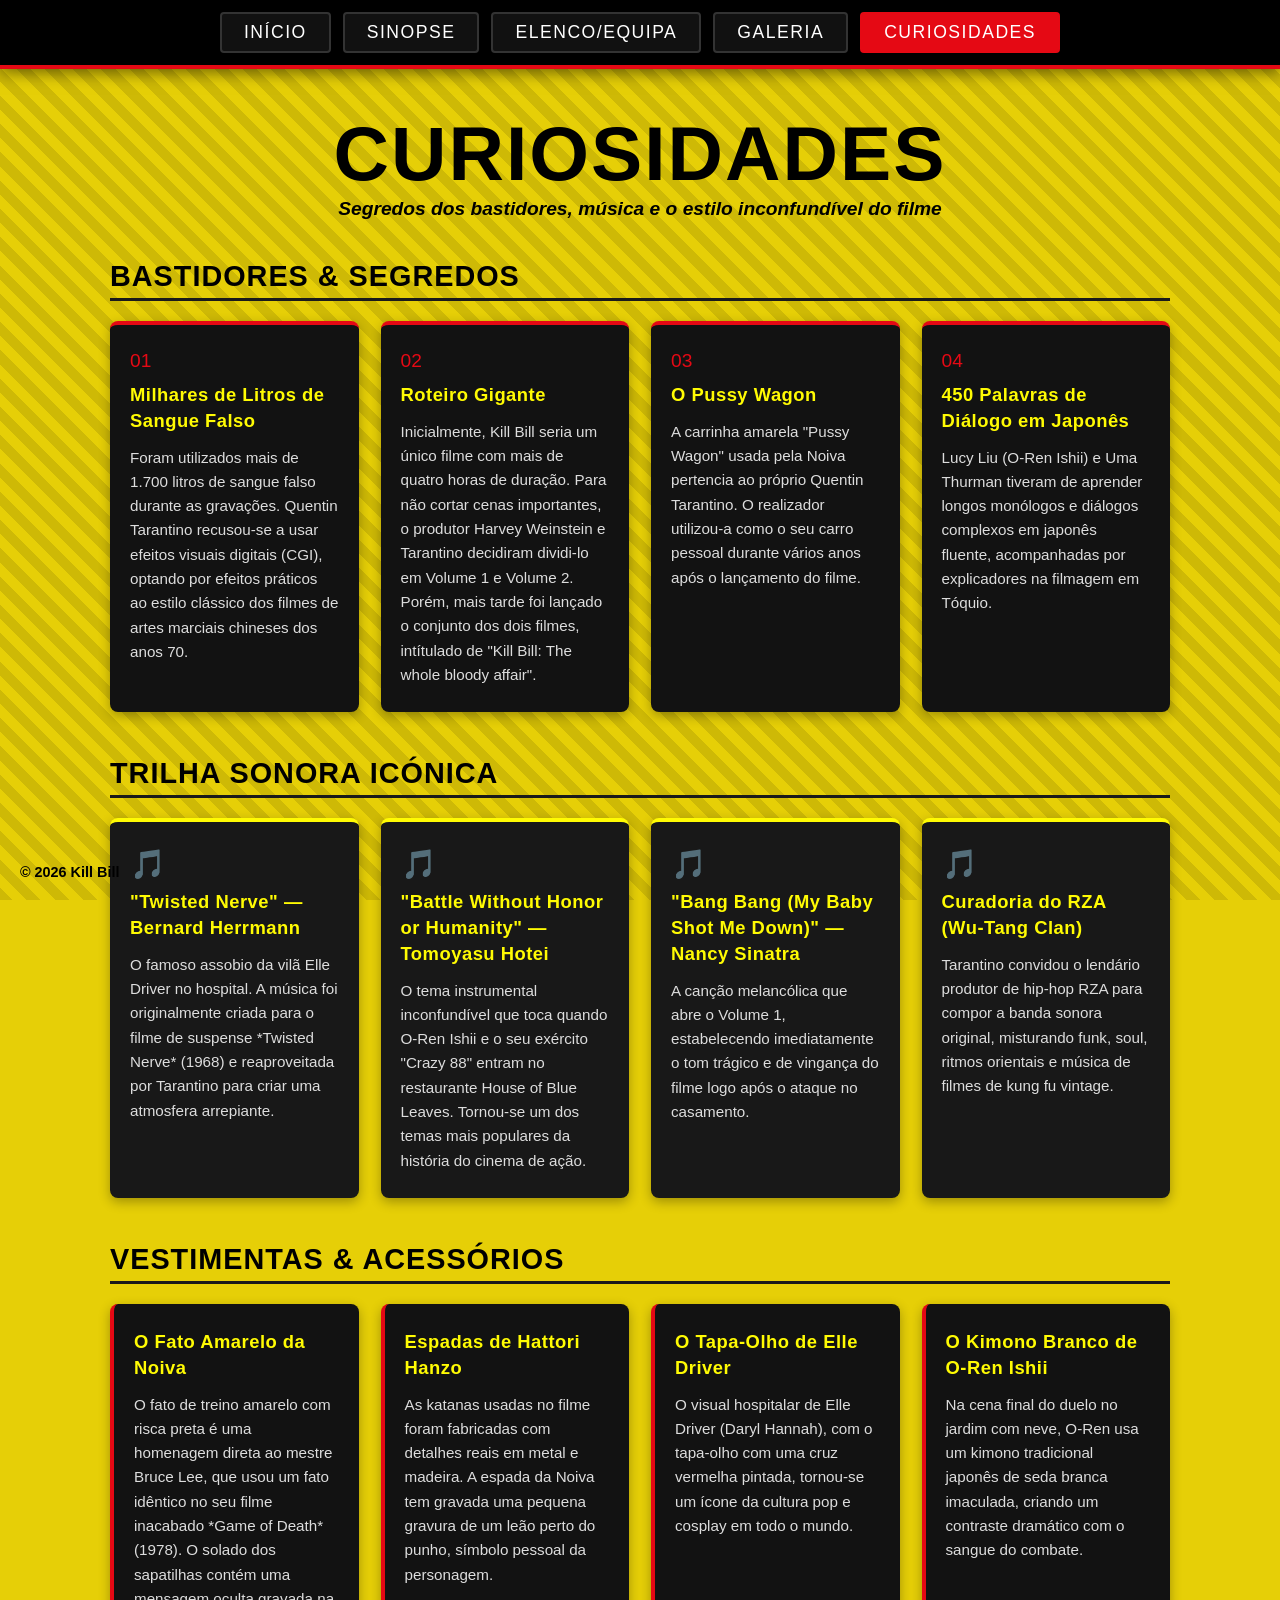
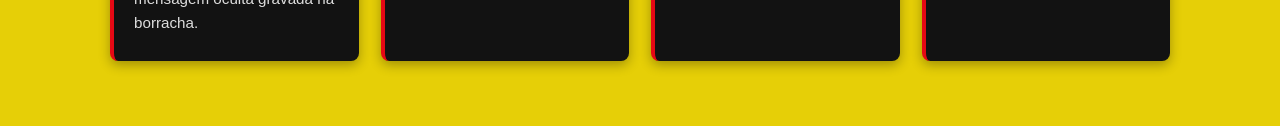
==== curiosidades.html @ 7966b2ba "atua" ====
<!DOCTYPE html>
<html lang="pt">
<head>
    <meta charset="UTF-8">
    <meta name="viewport" content="width=device-width, initial-scale=1.0">
    <title>Curiosidades - Kill Bill</title>
    <link rel="stylesheet" href="frontpage.css">
</head>
<body>

   
    <header>
        <nav>
            <ul class="nav-links">
                <li><a href="frontpage.html">Início</a></li>
                <li><a href="sinopse.html">Sinopse</a></li>
                <li><a href="equipa.html">Elenco/Equipa</a></li>
                <li><a href="galeria.html">Galeria</a></li>
                <li><a href="curiosidades.html" class="active">Curiosidades</a></li>
            </ul>
        </nav>
    </header>

    <main class="main-curiosidades">
        <h1 class="titulo-pagina">CURIOSIDADES</h1>
        <p class="tagline">Segredos dos bastidores, música e o estilo inconfundível do filme</p>

     
        <h2 class="subtitulo-seccao">BASTIDORES & SEGREDOS</h2>
        
        <div class="grelha-curiosidades">
            <div class="cartao-curiosidade">
                <div class="badge-curiosidade">01</div>
                <h3>Milhares de Litros de Sangue Falso</h3>
                <p>Foram utilizados mais de 1.700 litros de sangue falso durante as gravações. Quentin Tarantino recusou-se a usar efeitos visuais digitais (CGI), optando por efeitos práticos ao estilo clássico dos filmes de artes marciais chineses dos anos 70.</p>
            </div>

            <div class="cartao-curiosidade">
                <div class="badge-curiosidade">02</div>
                <h3>Roteiro Gigante</h3>
                <p>Inicialmente, Kill Bill seria um único filme com mais de quatro horas de duração. Para não cortar cenas importantes, o produtor Harvey Weinstein e Tarantino decidiram dividi-lo em Volume 1 e Volume 2. Porém, mais tarde foi lançado o conjunto dos dois filmes, intítulado de "Kill Bill: The whole bloody affair".</p>
            </div>

            <div class="cartao-curiosidade">
                <div class="badge-curiosidade">03</div>
                <h3>O Pussy Wagon</h3>
                <p>A carrinha amarela "Pussy Wagon" usada pela Noiva pertencia ao próprio Quentin Tarantino. O realizador utilizou-a como o seu carro pessoal durante vários anos após o lançamento do filme.</p>
            </div>

            <div class="cartao-curiosidade">
                <div class="badge-curiosidade">04</div>
                <h3>450 Palavras de Diálogo em Japonês</h3>
                <p>Lucy Liu (O-Ren Ishii) e Uma Thurman tiveram de aprender longos monólogos e diálogos complexos em japonês fluente, acompanhadas por explicadores na filmagem em Tóquio.</p>
            </div>
        </div>

        <h2 class="subtitulo-seccao">TRILHA SONORA ICÓNICA</h2>

        <div class="grelha-curiosidades">
            <div class="cartao-curiosidade musica">
                <span class="icone-musica">🎵</span>
                <h3>"Twisted Nerve" — Bernard Herrmann</h3>
                <p>O famoso assobio da vilã Elle Driver no hospital. A música foi originalmente criada para o filme de suspense *Twisted Nerve* (1968) e reaproveitada por Tarantino para criar uma atmosfera arrepiante.</p>
            </div>

            <div class="cartao-curiosidade musica">
                <span class="icone-musica">🎵</span>
                <h3>"Battle Without Honor or Humanity" — Tomoyasu Hotei</h3>
                <p>O tema instrumental inconfundível que toca quando O-Ren Ishii e o seu exército "Crazy 88" entram no restaurante House of Blue Leaves. Tornou-se um dos temas mais populares da história do cinema de ação.</p>
            </div>

            <div class="cartao-curiosidade musica">
                <span class="icone-musica">🎵</span>
                <h3>"Bang Bang (My Baby Shot Me Down)" — Nancy Sinatra</h3>
                <p>A canção melancólica que abre o Volume 1, estabelecendo imediatamente o tom trágico e de vingança do filme logo após o ataque no casamento.</p>
            </div>

            <div class="cartao-curiosidade musica">
                <span class="icone-musica">🎵</span>
                <h3>Curadoria do RZA (Wu-Tang Clan)</h3>
                <p>Tarantino convidou o lendário produtor de hip-hop RZA para compor a banda sonora original, misturando funk, soul, ritmos orientais e música de filmes de kung fu vintage.</p>
            </div>
        </div>

    
        <h2 class="subtitulo-seccao">VESTIMENTAS & ACESSÓRIOS</h2>

        <div class="grelha-curiosidades">
            <div class="cartao-curiosidade estilo">
                <h3>O Fato Amarelo da Noiva</h3>
                <p>O fato de treino amarelo com risca preta é uma homenagem direta ao mestre Bruce Lee, que usou um fato idêntico no seu filme inacabado *Game of Death* (1978). O solado dos sapatilhas contém uma mensagem oculta gravada na borracha.</p>
            </div>

            <div class="cartao-curiosidade estilo">
                <h3>Espadas de Hattori Hanzo</h3>
                <p>As katanas usadas no filme foram fabricadas com detalhes reais em metal e madeira. A espada da Noiva tem gravada uma pequena gravura de um leão perto do punho, símbolo pessoal da personagem.</p>
            </div>

            <div class="cartao-curiosidade estilo">
                <h3> O Tapa-Olho de Elle Driver</h3>
                <p>O visual hospitalar de Elle Driver (Daryl Hannah), com o tapa-olho com uma cruz vermelha pintada, tornou-se um ícone da cultura pop e cosplay em todo o mundo.</p>
            </div>

            <div class="cartao-curiosidade estilo">
                <h3>O Kimono Branco de O-Ren Ishii</h3>
                <p>Na cena final do duelo no jardim com neve, O-Ren usa um kimono tradicional japonês de seda branca imaculada, criando um contraste dramático com o sangue do combate.</p>
            </div>
        </div>

    </main>

   
    <footer>
        <p class="copyright">&copy; 2026 Kill Bill</p>
    </footer>

</body>
</html>
---- frontpage.css ----
*, *::before, *::after {
    margin: 0;
    padding: 0;
    box-sizing: border-box;
}

html {
    scroll-behavior: smooth;
    font-size: 100%;
}

body {
    background-color: #e6cf07; 
    color: #000000;
    min-height: 100vh;
    overflow-x: hidden; 
    font-family: 'Segoe UI', Tahoma, Geneva, Verdana, sans-serif;
}

/
img, picture, video, iframe {
    max-width: 100%;
    height: auto;
    display: block;
}


main {
    width: 100%;
    max-width: 1200px;
    margin: 0 auto;
    padding: 0 20px;
}


header {
    background-color: #000000;
    padding: 12px 0;
    border-bottom: 4px solid #e50914; 
    box-shadow: 0 4px 15px rgba(0, 0, 0, 0.5);
    position: relative;
    z-index: 10;
}

nav ul {
    list-style: none;
    display: flex;
    justify-content: center;
    flex-wrap: wrap;
    gap: 12px;
}

nav ul a {
    display: inline-block;
    color: #ffffff;
    text-decoration: none;
    font-family: 'Impact', 'Arial Black', sans-serif;
    font-size: 1.1rem;
    text-transform: uppercase;
    letter-spacing: 1.5px;
    padding: 8px 22px;
    background-color: #111111;
    border: 2px solid #333333;
    border-radius: 4px;
    transition: all 0.25s ease;
}

nav ul a:hover {
    color: #000000;
    background-color: #fffb03; 
    border-color: #fffb03;
    transform: translateY(-2px);
    box-shadow: 0 4px 10px rgba(255, 251, 3, 0.3);
}

nav ul a.active {
    background-color: #e50914; 
    border-color: #e50914;
    color: #ffffff;
}


.titulo-killbill {
    display: flex;
    flex-direction: column;
    font-size: clamp(3.5rem, 8vw, 10rem); 
    font-weight: 900;
    line-height: 0.85;
    margin-top: 300px;
    margin-bottom: 30px;
    font-family: 'Impact', 'Arial Black', sans-serif;
}

.kill {
    display: flex;
    justify-content: flex-end;
    margin-right: 200px; 
}

.bill {
    display: flex;
    justify-content: flex-end;
    margin-right: -40px;
}

.poster-filme {
    
    width: 500px; 
    height: auto;

   
    position: absolute;
top: 100px;
left: 0;
    margin-left: 280px; 
    margin-right: 20px;
    margin-bottom: 20px;

  
    transform: scaleX(-1); 
}


main::after {
    content: "";
    display: table;
    clear: both;
}



body::before {
    content: "";
    position: fixed;
    top: 0;
    left: -20%;
    width: 150%;
    height: 100vh;
    background: repeating-linear-gradient(
        45deg,
        rgba(0, 0, 0, 0.10),
        rgba(0, 0, 0, 0.10) 10px,
        transparent 10px,
        transparent 20px
    ); 
    z-index: -1;
    pointer-events: none;
}

.titulo-killbill .kill, 
.titulo-killbill .bill  
{
text-shadow: 
        2px 2px 4px rgba(0, 0, 0, 0.7),        
        3px 3px 6px rgba(229, 9, 20, 0.80),    
        0px 0px 12px rgba(229, 9, 20, 0.30);
}

.poster-filme {
    z-index: 2;
    filter: drop-shadow(-15px 10px 20px rgba(0, 0, 0, 0.80)); 
    transition: filter 0.3s ease;
}




@media (max-width: 768px) {
    
    .poster-filme {
        width: 280px !important;
        position: relative !important;
        top: 0 !important;
        left: 0 !important;
        margin: 20px auto !important;
        display: block !important;
        filter: drop-shadow(-10px 8px 15px rgba(0, 0, 0, 0.5));
    }

   
    .titulo-killbill {
        text-align: center;
        margin-top: 10px;
    }

    .kill, .bill {
        font-size: 4rem !important; 
        margin-right: 0 !important;
        text-align: center;
    }
}





/*sinopse*/

.titulo-pagina {
    font-family: 'Impact', 'Arial Black', sans-serif;
    font-size: clamp(2.5rem, 6vw, 5rem);
    text-align: center;
    width: 100%;       
    margin-top: 20px;
    letter-spacing: 2px;
}



.tagline {
    text-align: center;
    font-style: italic;
    font-weight: bold;
    font-size: 1.2rem;
    margin-bottom: 40px;
}


.caixa-sinopse {
    background-color: rgba(0, 0, 0, 0.95); 
    color: #ffffff;                        
    padding: 35px;
    border-radius: 12px;
    border-left: 6px solid #e5e109;        
    max-width: 900px;
    margin: 0 auto 50px auto;              
    box-shadow: 0 10px 25px rgba(0,0,0,0.3);
}

.texto-sinopse h2 {
    font-family: 'Impact', 'Arial ', sans-serif;
    color: #fffb03; 
    font-weight: 450;
    font-size: 2rem;
    margin-bottom: 15px;
    letter-spacing: 1px;
}

.texto-sinopse p {
    font-size: 1.1rem;
    line-height: 1.7; 
    margin-bottom: 15px;
}


.ficha-tecnica {
    margin-top: 30px;
    padding-top: 20px;
    border-top: 1px solid #444;
    display: grid;
    grid-template-columns: repeat(auto-fit, minmax(200px, 1fr)); 
    gap: 15px;
}

.ficha-tecnica p {
    font-size: 0.95rem;
    margin-bottom: 0;
    color: #ddd;
}

.ficha-tecnica strong {
    color: #fffb03;
}

.btn-trailer {
    display: inline-block;
    margin-top: 25px;
    padding: 12px 24px;
    background-color: #e5d609;
    color: #000000;
    text-decoration: none;
    font-weight: bold;
    border-radius: 6px;
    transition: transform 0.2s ease, background-color 0.2s ease;
}
.btn-trailer:hover {
    background-color: #ff0000;
    transform: scale(1.05); 
}


/*equipa*/

.subtitulo-seccao {
    font-family: 'Impact', 'Arial Black', sans-serif;
    font-size: 1.8rem;
    color: #000000;
    margin: 40px 0 20px 0;
    border-bottom: 3px solid #1a1a1a;
    padding-bottom: 5px;
    letter-spacing: 1px;
}


.grelha-equipa {
    display: grid;
    grid-template-columns: repeat(auto-fill, minmax(230px, 1fr));
    gap: 25px;
    margin-bottom: 40px;
}

.cartao-membro {
    background-color: #1a1a1a;
    color: #ffffff;
    border-radius: 10px;
    overflow: hidden; 
    border-bottom: 4px solid #e50914; 
    transition: transform 0.2s ease, box-shadow 0.2s ease;
    display: flex;
    flex-direction: column;
}

.cartao-membro:hover {
    transform: translateY(-6px);
    box-shadow: 0 10px 20px rgba(0, 0, 0, 0.4);
}


.foto-membro {
    width: 100%;
    height: 260px;
    object-fit: cover; 
    display: block;
}


.conteudo-membro {
    padding: 15px;
    display: flex;
    flex-direction: column;
    flex-grow: 1;
}

.conteudo-membro h3 {
    font-size: 1.2rem;
    color: #fffb03; 
    margin-bottom: 5px;
}

.conteudo-membro .papel {
    font-size: 0.95rem;
    color: #cccccc;
    font-style: italic;
    margin-bottom: 10px;
}

.conteudo-membro .frase-iconica {
    font-size: 0.85rem;
    font-style: italic;
    color: #e50914; 
    margin-top: auto;
    border-top: 1px dashed #333;
    padding-top: 8px;
}


.cartao-membroSemFoto {
    background-color: #1a1a1a;
    color: #ffffff;
    border-radius: 8px;
    padding: 20px;
    border-left: 4px solid #e50914;
}

.cartao-membroSemFoto h3 {
    font-size: 1.1rem;
    color: #fffb03;
    margin-bottom: 5px;
}

.cartao-membroSemFoto .papel {
    font-size: 0.9rem;
    color: #cccccc;
    font-style: italic;
}

/*galeria*/
.main-galeria {
    max-width: 1200px;
    margin: 0 auto;
    padding: 20px;
}


.galeria-grid {
    display: grid;
    grid-template-columns: repeat(3, 1fr); 
    gap: 20px;
    height: 75vh;                          
    overflow: hidden;                       
    margin-top: 30px;
    margin-bottom: 50px;
    border-radius: 8px;
    position: relative;
}

/*  loop */
.galeria-coluna {
    display: flex;
    flex-direction: column;
    gap: 20px;
    animation: scrollVertical 20s linear infinite;
}

.galeria-coluna:nth-child(2) {
    animation-direction: reverse;
}


.galeria-grid:hover .galeria-coluna {
    animation-play-state: paused;
}


.galeria-item {
    background-color: #111111;
    border-radius: 8px;
    overflow: hidden;
    border: 2px solid #222222;
    flex-shrink: 0;
    transition: transform 0.3s ease, border-color 0.3s ease;
}

.galeria-item img {
    width: 100%;
    height: auto;
    display: block;
    object-fit: cover;
}

.galeria-item:hover {
    border-color: #e50914; 
    transform: scale(1.02);
}


@keyframes scrollVertical {
    0% {
        transform: translateY(0);
    }
    100% {
        transform: translateY(-50%); 
    }
}



.main-curiosidades {
    max-width: 1100px;
    margin: 0 auto;
    padding: 20px;
}


.grelha-curiosidades {
    display: grid;
    grid-template-columns: repeat(auto-fit, minmax(240px, 1fr));
    gap: 22px;
    margin-bottom: 45px;
}

.cartao-curiosidade {
    background-color: #121212;
    color: #ffffff;
    border-radius: 8px;
    padding: 25px 20px;
    border-top: 4px solid #e50914;
    position: relative;
    box-shadow: 0 4px 12px rgba(0, 0, 0, 0.3);
    transition: transform 0.3s cubic-bezier(0.175, 0.885, 0.32, 1.275), 
                box-shadow 0.3s ease, 
                border-color 0.3s ease;
}


.cartao-curiosidade:hover {
    transform: translateY(-8px) scale(1.02);
    box-shadow: 0 12px 25px rgba(0, 0, 0, 0.6);
    border-top-color: #fffb03; 
}


.badge-curiosidade {
    font-family: 'Impact', 'Arial Black', sans-serif;
    font-size: 1.2rem;
    color: #e50914;
    margin-bottom: 10px;
}


.icone-musica {
    font-size: 1.8rem;
    display: block;
    margin-bottom: 8px;
}


.cartao-curiosidade h3 {
    font-family: 'Segoe UI', Tahoma, Geneva, Verdana, sans-serif; 
    font-size: 1.15rem;   
    font-weight: 600;     
    color: #fffb03;       
    letter-spacing: 0.5px;
    margin-bottom: 12px;
    line-height: 1.4;     
}

.cartao-curiosidade p {
    font-size: 0.95rem;
    color: #dddddd;
    line-height: 1.6;
}


.cartao-curiosidade.musica {
    border-top-color: #fffb03;
    background-color: #181818;
}

.cartao-curiosidade.musica:hover {
    border-top-color: #e50914;
}


.cartao-curiosidade.estilo {
    border-left: 4px solid #e50914;
    border-top: none;
}

.cartao-curiosidade.estilo:hover {
    border-left-color: #fffb03;
}


@media (max-width: 768px) {
    .grelha-curiosidades {
        grid-template-columns: repeat(auto-fit, minmax(200px, 1fr));
        gap: 15px;
    }
    
    .cartao-curiosidade {
        padding: 20px 15px;
    }
}


@media (max-width: 768px) {
    .galeria-grid {
        grid-template-columns: repeat(2, 1fr); 
        height: 65vh;
    }
}

@media (max-width: 480px) {
    .galeria-grid {
        grid-template-columns: 1fr; 
    }
}



@media (max-width: 768px) {
    nav ul {
        flex-direction: column;
        align-items: stretch;
        gap: 10px;
    }

    nav ul a {
        padding: 14px;
        font-size: 1.1rem;
    }

    .kill {
        margin-right: 40px; 
    }
}

footer {
    position: fixed;    
    bottom: 20px;        
    left: 20px;     
    z-index: 10;         
}

.copyright {
    font-size: 0.9rem;
    font-weight: bold;
    color: #000000;      
}
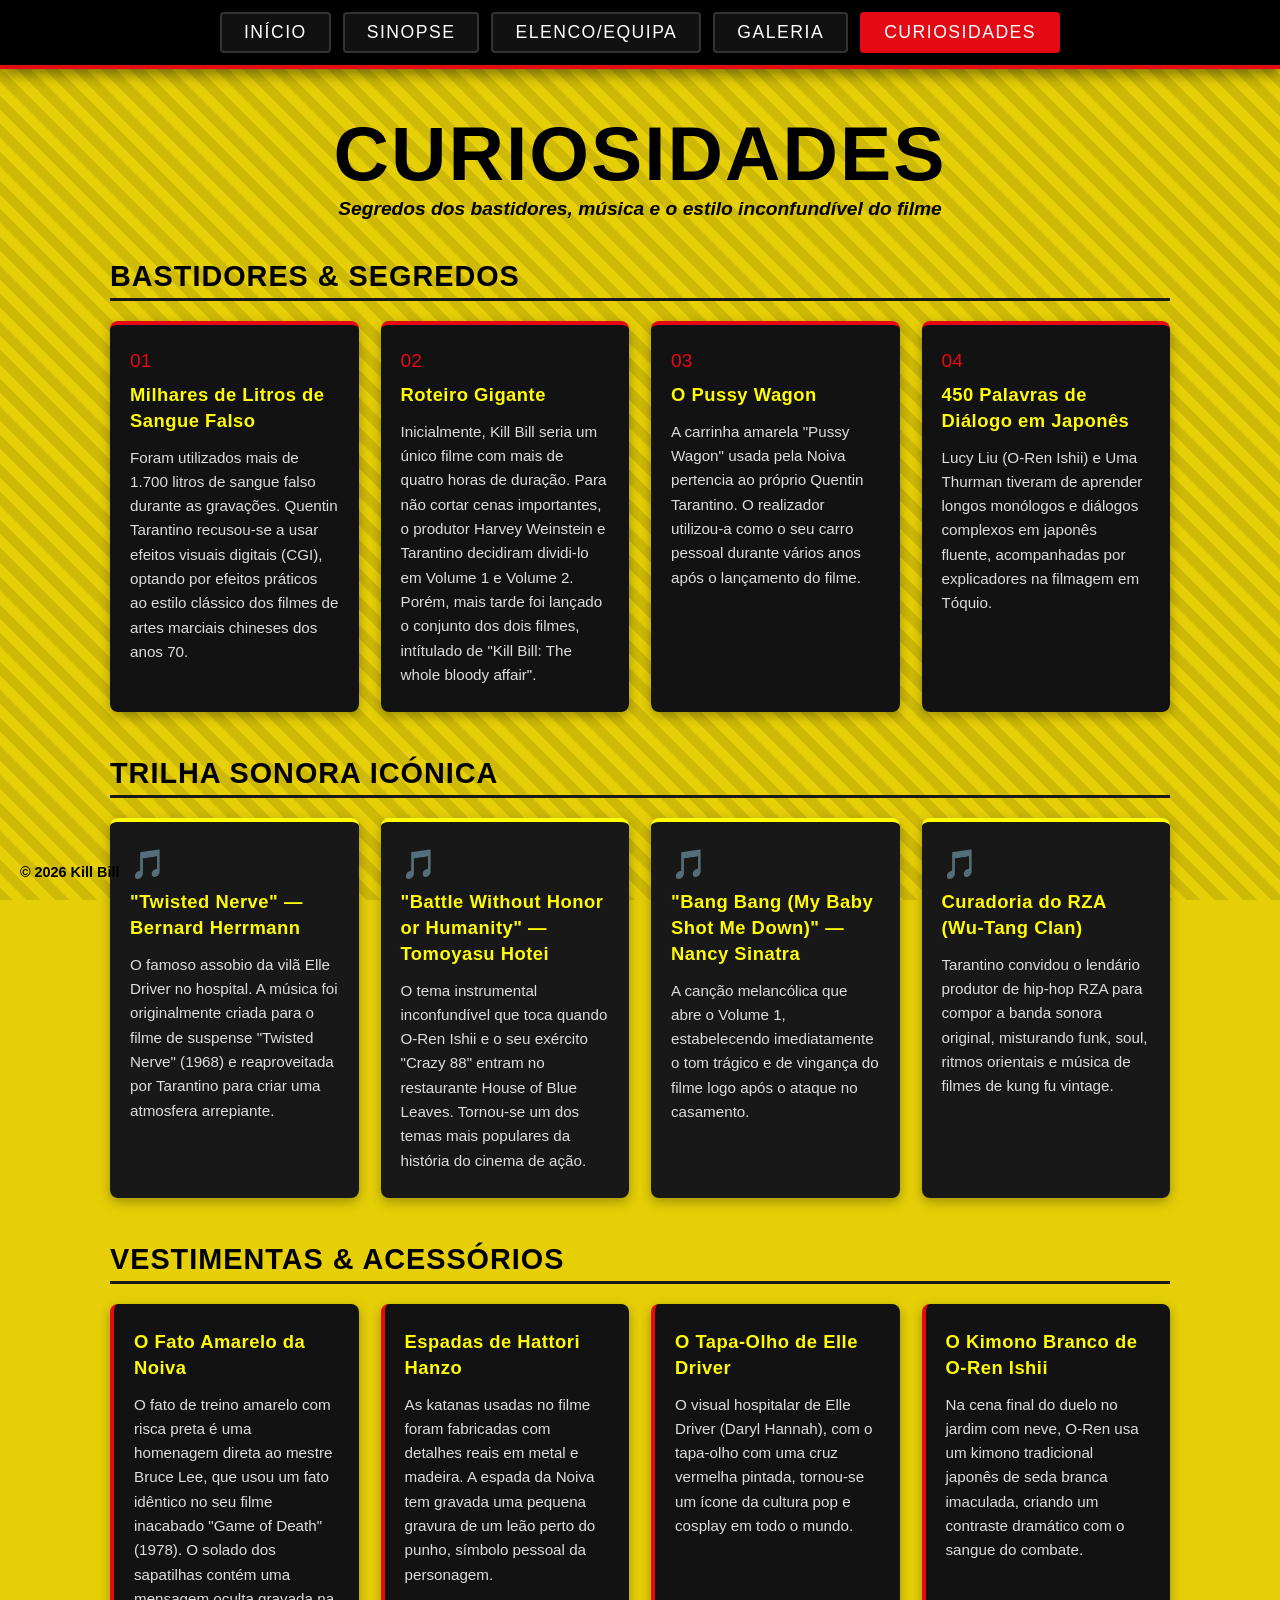
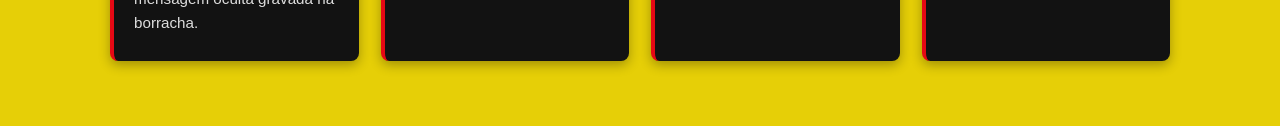
==== commit f8a9fd62: "Update curiosidades.html" ====
--- a/curiosidades.html
+++ b/curiosidades.html
@@ -12,7 +12,7 @@
     <header>
         <nav>
             <ul class="nav-links">
-                <li><a href="frontpage.html">Início</a></li>
+                <li><a href="index.html">Início</a></li>
                 <li><a href="sinopse.html">Sinopse</a></li>
                 <li><a href="equipa.html">Elenco/Equipa</a></li>
                 <li><a href="galeria.html">Galeria</a></li>
@@ -60,7 +60,7 @@
             <div class="cartao-curiosidade musica">
                 <span class="icone-musica">🎵</span>
                 <h3>"Twisted Nerve" — Bernard Herrmann</h3>
-                <p>O famoso assobio da vilã Elle Driver no hospital. A música foi originalmente criada para o filme de suspense *Twisted Nerve* (1968) e reaproveitada por Tarantino para criar uma atmosfera arrepiante.</p>
+                <p>O famoso assobio da vilã Elle Driver no hospital. A música foi originalmente criada para o filme de suspense "Twisted Nerve" (1968) e reaproveitada por Tarantino para criar uma atmosfera arrepiante.</p>
             </div>
 
             <div class="cartao-curiosidade musica">
@@ -88,7 +88,7 @@
         <div class="grelha-curiosidades">
             <div class="cartao-curiosidade estilo">
                 <h3>O Fato Amarelo da Noiva</h3>
-                <p>O fato de treino amarelo com risca preta é uma homenagem direta ao mestre Bruce Lee, que usou um fato idêntico no seu filme inacabado *Game of Death* (1978). O solado dos sapatilhas contém uma mensagem oculta gravada na borracha.</p>
+                <p>O fato de treino amarelo com risca preta é uma homenagem direta ao mestre Bruce Lee, que usou um fato idêntico no seu filme inacabado "Game of Death" (1978). O solado dos sapatilhas contém uma mensagem oculta gravada na borracha.</p>
             </div>
 
             <div class="cartao-curiosidade estilo">
--- a/frontpage.css
+++ b/frontpage.css
@@ -576,6 +576,69 @@
     }
 }
 
+@media screen and (max-width: 768px) {
+    /* PÁGINA INICIAL NO TELEMÓVEL */
+    body.body-home {
+        overflow-x: hidden !important;
+        height: auto !important;
+    }
+
+    body.body-home main, 
+    body.body-home .hero-container {
+        display: flex !important;
+        flex-direction: column !important;
+        align-items: center !important;
+        justify-content: center !important;
+        padding: 30px 15px !important;
+        min-height: auto !important;
+    }
+
+    /* Imagem da Beatrix centralizada */
+    body.body-home .poster-filme, 
+    body.body-home .hero-image {
+        width: 260px !important;
+        max-width: 85% !important;
+        position: relative !important;
+        top: 0 !important;
+        left: 0 !important;
+        margin: 20px auto !important;
+        display: block !important;
+        filter: drop-shadow(-8px 8px 12px rgba(0, 0, 0, 0.5)) !important;
+    }
+
+    /* Título KILL BILL centralizado no telemóvel */
+    body.body-home .titulo-killbill {
+        text-align: center !important;
+        margin-top: 10px !important;
+        width: 100% !important;
+    }
+
+    body.body-home .kill, 
+    body.body-home .bill {
+        font-size: 3.5rem !important;
+        margin-right: 0 !important;
+        text-align: center !important;
+        display: block !important;
+    }
+
+    /* Footer ajustado */
+    footer {
+        position: relative !important;
+        bottom: auto !important;
+        left: auto !important;
+        text-align: center !important;
+        padding: 20px 0 !important;
+    }
+
+    /* GALERIA EM 3 COLUNAS NO TELEMÓVEL */
+    .galeria-grid {
+        display: grid !important;
+        grid-template-columns: repeat(3, 1fr) !important;
+        gap: 6px !important;
+        height: 60vh !important;
+    }
+}
+
 footer {
     position: fixed;    
     bottom: 20px;        
